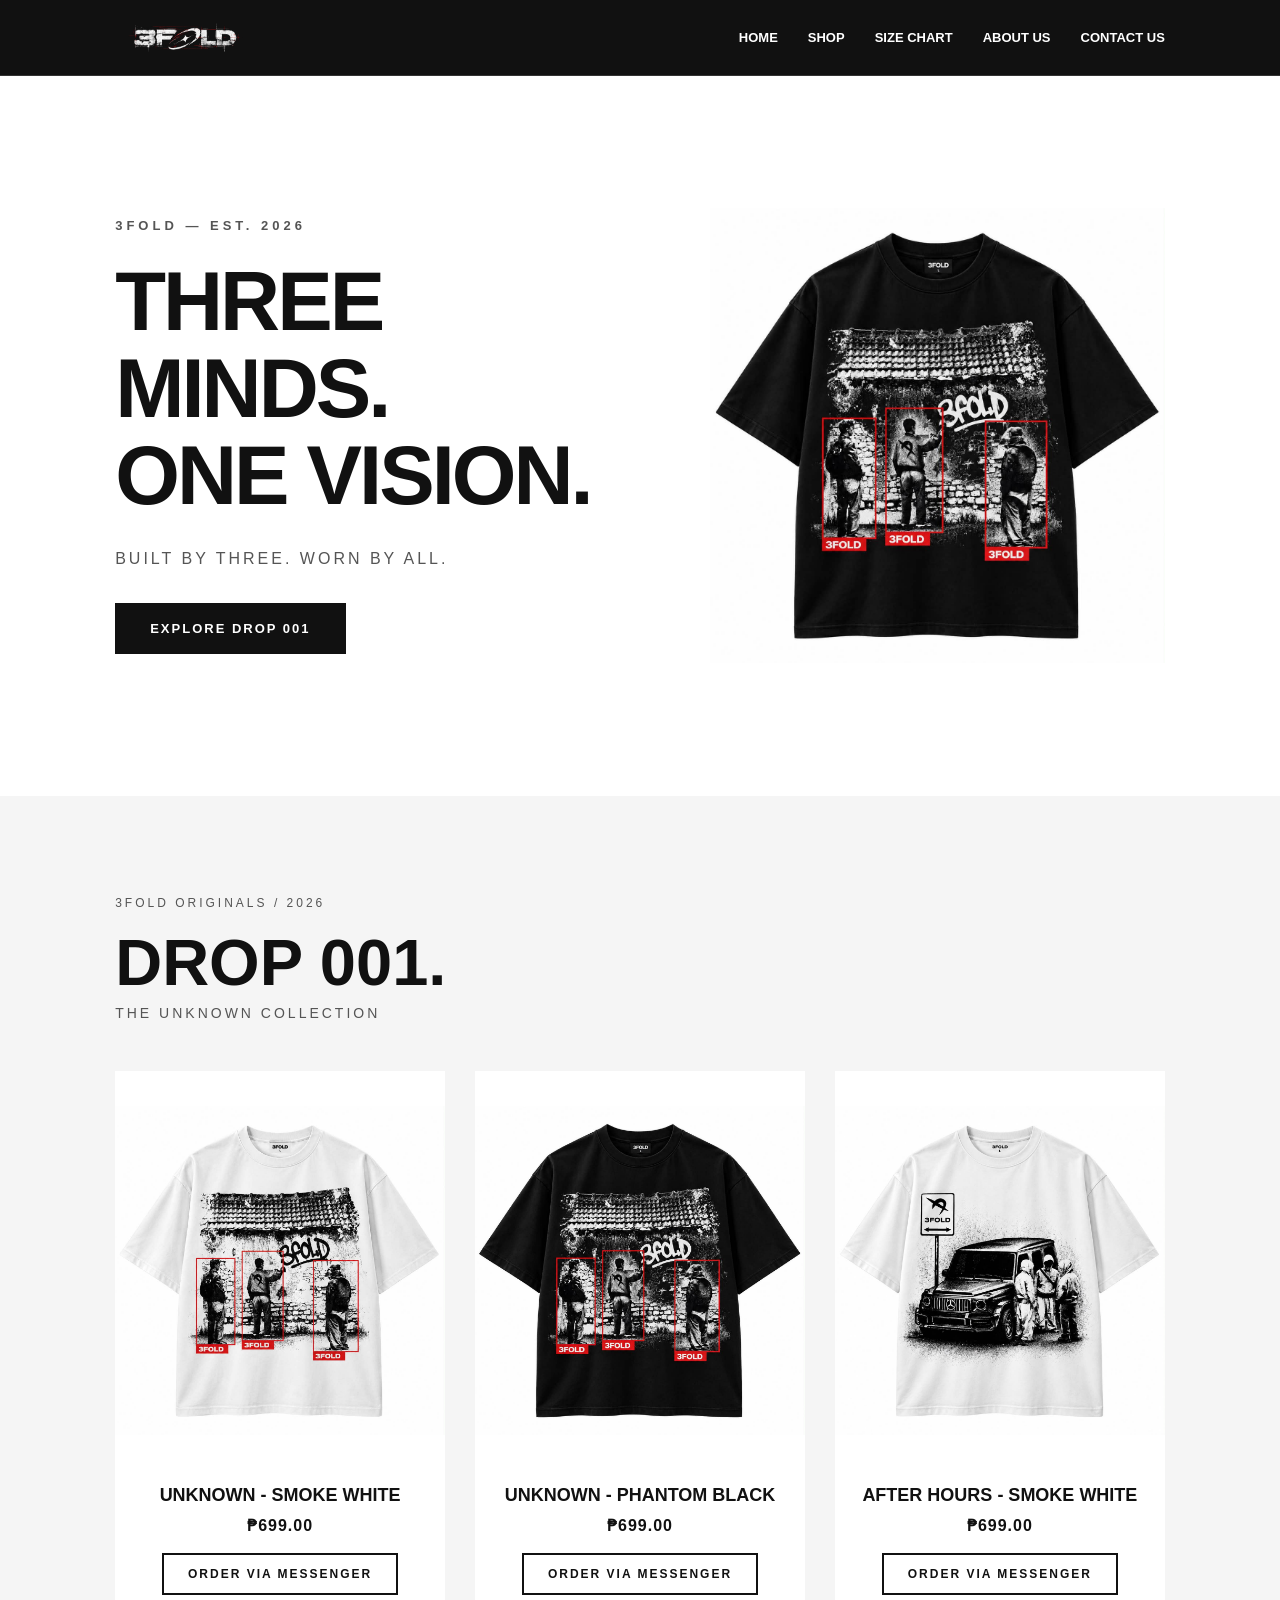
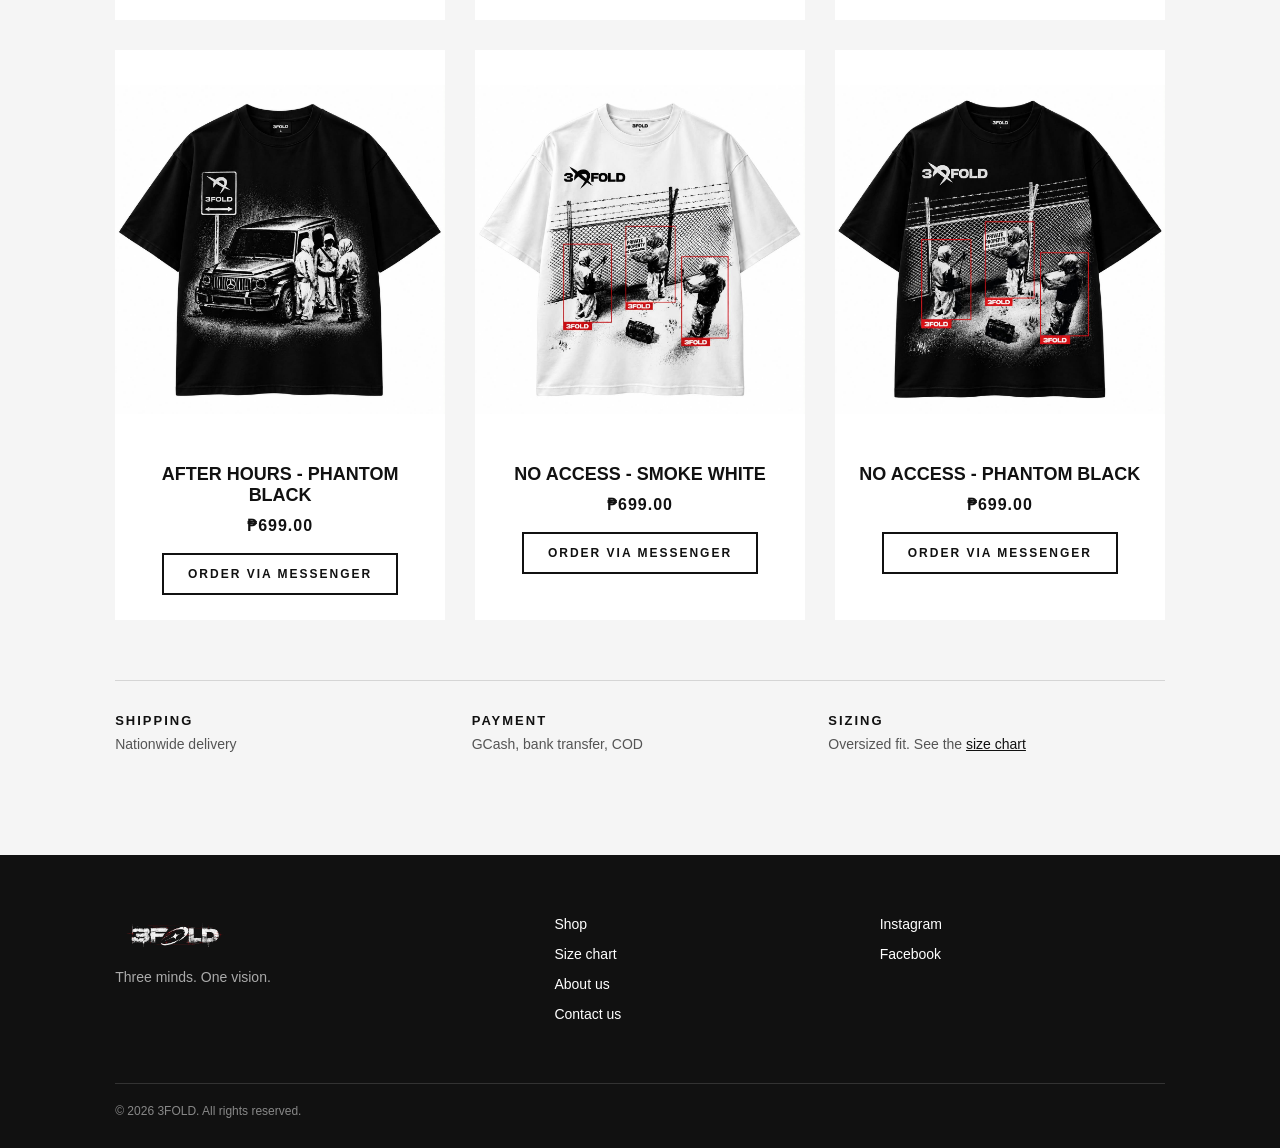
==== index.html @ 980d7335 "Add files via upload" ====
<!DOCTYPE html>
<html lang="en">
<head>
    <meta charset="UTF-8">
    <meta name="viewport" content="width=device-width, initial-scale=1.0">
    <title>3FOLD | Three minds. One vision.</title>
    <meta name="description" content="3FOLD Drop 001: The Unknown Collection. Oversized graphic tees built by three, worn by all.">
    <link rel="stylesheet" href="stylesheet.css">
    <link rel="icon" type="image/png" href="favicon.png">
</head>
<body>

    <nav class="navbar">
        <a href="index.html#home" class="logo">
            <img src="3FOLD logo.png" alt="3FOLD logo">
        </a>

        <ul class="nav-links">
            <li><a href="index.html">HOME</a></li>
            <li><a href="index.html#shop">SHOP</a></li>
            <li><a href="size-chart.html">SIZE CHART</a></li>
            <li><a href="about.html">ABOUT US</a></li>
            <li><a href="contact.html">CONTACT US</a></li>
        </ul>
    </nav>

    <main>

        <!-- HERO -->
        <section id="home" class="hero">
            <div class="hero-content">
                <p class="hero-label">3FOLD — EST. 2026</p>

                <h1>
                    THREE MINDS.<br>
                    ONE VISION<span>.</span>
                </h1>

                <p class="hero-description">BUILT BY THREE. WORN BY ALL.</p>

                <a href="#shop" class="hero-button">EXPLORE DROP 001</a>
            </div>

            <!-- Swap this for your best photo (model shot, lookbook, etc.) -->
            <div class="hero-image">
                <img src="unknown-black.jpg" alt="3FOLD Unknown tee in Phantom Black">
            </div>
        </section>

        <!-- SHOP -->
        <section id="shop" class="shop-section">

            <p class="shop-label">3FOLD ORIGINALS / 2026</p>
            <h2>DROP 001.</h2>
            <p class="shop-subtitle">THE UNKNOWN COLLECTION</p>

            <div class="product-grid">

                <div class="product-card">
                    <img src="unknown-white.jpg" alt="3FOLD Unknown White T-shirt" loading="lazy">
                    <h3>UNKNOWN - SMOKE WHITE</h3>
                    <p class="price">₱699.00</p>
                    <a class="order-button" href="https://www.facebook.com/p/3Fold-61595950779225/" target="_blank" rel="noopener">ORDER VIA MESSENGER</a>
                </div>

                <div class="product-card">
                    <img src="unknown-black.jpg" alt="3FOLD Unknown Black T-shirt" loading="lazy">
                    <h3>UNKNOWN - PHANTOM BLACK</h3>
                    <p class="price">₱699.00</p>
                    <a class="order-button" href="https://www.facebook.com/p/3Fold-61595950779225/" target="_blank" rel="noopener">ORDER VIA MESSENGER</a>
                </div>

                <div class="product-card">
                    <img src="afterhours-white.jpg" alt="3FOLD After Hours White T-shirt" loading="lazy">
                    <h3>AFTER HOURS - SMOKE WHITE</h3>
                    <p class="price">₱699.00</p>
                    <a class="order-button" href="https://www.facebook.com/p/3Fold-61595950779225/" target="_blank" rel="noopener">ORDER VIA MESSENGER</a>
                </div>

                <div class="product-card">
                    <img src="afterhours-black.jpg" alt="3FOLD After Hours Black T-shirt" loading="lazy">
                    <h3>AFTER HOURS - PHANTOM BLACK</h3>
                    <p class="price">₱699.00</p>
                    <a class="order-button" href="https://www.facebook.com/p/3Fold-61595950779225/" target="_blank" rel="noopener">ORDER VIA MESSENGER</a>
                </div>

                <div class="product-card">
                    <img src="noaccess-white.jpg" alt="3FOLD No Access White T-shirt" loading="lazy">
                    <h3>NO ACCESS - SMOKE WHITE</h3>
                    <p class="price">₱699.00</p>
                    <a class="order-button" href="https://www.facebook.com/p/3Fold-61595950779225/" target="_blank" rel="noopener">ORDER VIA MESSENGER</a>
                </div>

                <div class="product-card">
                    <img src="noaccess-black.jpg" alt="3FOLD No Access Black T-shirt" loading="lazy">
                    <h3>NO ACCESS - PHANTOM BLACK</h3>
                    <p class="price">₱699.00</p>
                    <a class="order-button" href="https://www.facebook.com/p/3Fold-61595950779225/" target="_blank" rel="noopener">ORDER VIA MESSENGER</a>
                </div>

            </div>

            <!-- Edit these to match what your group actually offers -->
            <ul class="info-strip">
                <li><strong>Shipping</strong> Nationwide delivery</li>
                <li><strong>Payment</strong> GCash, bank transfer, COD</li>
                <li><strong>Sizing</strong> Oversized fit. See the <a href="size-chart.html">size chart</a></li>
            </ul>

        </section>

    </main>

    <footer class="footer">
        <div class="footer-brand">
            <img src="3FOLD logo.png" alt="3FOLD logo">
            <p>Three minds. One vision.</p>
        </div>

        <ul class="footer-links">
            <li><a href="index.html#shop">Shop</a></li>
            <li><a href="size-chart.html">Size chart</a></li>
            <li><a href="about.html">About us</a></li>
            <li><a href="contact.html">Contact us</a></li>
        </ul>

        <!-- Replace # with your real page links -->
        <ul class="footer-links">
            <li><a href="https://www.instagram.com/3fold2026" target="_blank" rel="noopener">Instagram</a></li>
            <li><a href="https://www.facebook.com/p/3Fold-61595950779225/" target="_blank" rel="noopener">Facebook</a></li>
        </ul>

        <p class="footer-copy">© 2026 3FOLD. All rights reserved.</p>
    </footer>

</body>
</html>
---- stylesheet.css ----
/* ---------- BASE ---------- */

:root {
    --ink: #111111;
    --paper: #ffffff;
    --mist: #f5f5f5;
    --muted: #555555;
    --red: #c91d2a;
}

* {
    box-sizing: border-box;
}

html {
    scroll-behavior: smooth;
    scroll-padding-top: 90px; /* keeps section titles clear of the sticky nav */
}

body {
    margin: 0;
    background-color: var(--paper);
    color: var(--ink);
    font-family: Arial, sans-serif;
}

a:focus-visible {
    outline: 3px solid var(--red);
    outline-offset: 3px;
}

/* ---------- NAVBAR ---------- */

.navbar {
    position: sticky;
    top: 0;
    z-index: 100;
    display: flex;
    justify-content: space-between;
    align-items: center;
    padding: 14px 9%;
    background-color: var(--ink);
    border-bottom: 1px solid #333333;
}

.logo img {
    width: 140px;
    height: auto;
    display: block;
}

.nav-links {
    display: flex;
    gap: 30px;
    list-style: none;
    margin: 0;
    padding: 0;
}

.nav-links a {
    color: white;
    text-decoration: none;
    font-size: 13px;
    font-weight: bold;
    padding: 6px 0;
    border-bottom: 2px solid transparent;
    transition: color 0.2s, border-color 0.2s;
}

.nav-links a:hover {
    color: var(--red);
    border-bottom-color: var(--red);
}

/* ---------- HERO ---------- */

.hero {
    min-height: 80vh;
    display: grid;
    grid-template-columns: 1.1fr 0.9fr;
    align-items: center;
    gap: 40px;
    padding: 60px 9%;
    background-color: var(--paper);
}

.hero-label {
    color: var(--muted);
    font-size: 13px;
    font-weight: bold;
    letter-spacing: 4px;
    margin: 0 0 25px;
}

.hero h1 {
    color: var(--ink);
    font-size: clamp(44px, 6.5vw, 100px);
    font-weight: 900;
    line-height: 1.05;
    letter-spacing: -3px;
    margin: 0;
}

.hero-description {
    color: var(--muted);
    font-size: 16px;
    letter-spacing: 3px;
    margin-top: 30px;
    margin-bottom: 35px;
}

.hero-button {
    display: inline-block;
    padding: 18px 35px;
    background-color: var(--ink);
    color: #ffffff;
    font-size: 13px;
    font-weight: bold;
    letter-spacing: 2px;
    text-decoration: none;
    transition: background-color 0.3s;
}

.hero-button:hover {
    background-color: var(--red);
}

.hero-image img {
    width: 100%;
    max-height: 70vh;
    object-fit: contain;
    display: block;
}

/* ---------- SHOP ---------- */

.shop-section {
    padding: 100px 9%;
    background-color: var(--mist);
}

.shop-label {
    font-size: 12px;
    letter-spacing: 3px;
    color: var(--muted);
    margin: 0;
}

.shop-section h2 {
    font-size: clamp(44px, 6vw, 65px);
    font-weight: 900;
    margin: 15px 0 5px;
    color: var(--ink);
}

.shop-subtitle {
    font-size: 14px;
    letter-spacing: 3px;
    color: var(--muted);
    margin: 0 0 50px;
}

.product-grid {
    display: grid;
    grid-template-columns: repeat(auto-fit, minmax(260px, 1fr));
    gap: 30px;
}

.product-card {
    background-color: var(--paper);
    padding-bottom: 25px;
    text-align: center;
    transition: transform 0.25s, box-shadow 0.25s;
}

.product-card:hover {
    transform: translateY(-4px);
    box-shadow: 0 10px 30px rgba(0, 0, 0, 0.1);
}

.product-card img {
    width: 100%;
    height: 400px;
    object-fit: contain;
}

.product-card h3 {
    font-size: 18px;
    color: var(--ink);
    margin: 10px 15px 0;
}

.product-card .price {
    font-size: 16px;
    font-weight: bold;
    letter-spacing: 1px;
    color: var(--ink);
    margin: 10px 0 18px;
}

.order-button {
    display: inline-block;
    padding: 12px 24px;
    border: 2px solid var(--ink);
    color: var(--ink);
    font-size: 12px;
    font-weight: bold;
    letter-spacing: 2px;
    text-decoration: none;
    transition: background-color 0.25s, color 0.25s, border-color 0.25s;
}

.order-button:hover {
    background-color: var(--red);
    border-color: var(--red);
    color: #ffffff;
}

/* shipping / payment strip */

.info-strip {
    display: grid;
    grid-template-columns: repeat(auto-fit, minmax(220px, 1fr));
    gap: 20px;
    list-style: none;
    margin: 60px 0 0;
    padding: 30px 0 0;
    border-top: 1px solid #d5d5d5;
}

.info-strip li {
    font-size: 14px;
    color: var(--muted);
    line-height: 1.5;
}

.info-strip strong {
    display: block;
    color: var(--ink);
    font-size: 13px;
    letter-spacing: 2px;
    text-transform: uppercase;
    margin-bottom: 4px;
}

.info-strip a {
    color: var(--ink);
}

.info-strip a:hover {
    color: var(--red);
}

/* ---------- FOOTER ---------- */

.footer {
    display: grid;
    grid-template-columns: 1.4fr 1fr 1fr;
    gap: 40px;
    padding: 60px 9% 30px;
    background-color: var(--ink);
    color: #ffffff;
}

.footer-brand img {
    width: 120px;
    height: auto;
    display: block;
}

.footer-brand p {
    color: #aaaaaa;
    font-size: 14px;
    margin: 14px 0 0;
}

.footer-links {
    list-style: none;
    margin: 0;
    padding: 0;
    display: flex;
    flex-direction: column;
    gap: 12px;
}

.footer-links a {
    color: #ffffff;
    text-decoration: none;
    font-size: 14px;
    transition: color 0.2s;
}

.footer-links a:hover {
    color: var(--red);
}

.footer-copy {
    grid-column: 1 / -1;
    margin: 20px 0 0;
    padding-top: 20px;
    border-top: 1px solid #333333;
    font-size: 12px;
    color: #888888;
}

/* ---------- MOBILE ---------- */

@media (max-width: 800px) {
    .navbar {
        flex-direction: column;
        gap: 12px;
        padding: 12px 6%;
    }

    .nav-links {
        gap: 18px;
        flex-wrap: wrap;
        justify-content: center;
    }

    html {
        scroll-padding-top: 120px;
    }

    .hero {
        grid-template-columns: 1fr;
        min-height: auto;
        padding: 50px 6%;
    }

    .hero h1 {
        letter-spacing: -2px;
    }

    .shop-section {
        padding: 70px 6%;
    }

    .product-grid {
        grid-template-columns: repeat(2, 1fr);
        gap: 14px;
    }

    .product-card img {
        height: 240px;
    }

    .product-card h3 {
        font-size: 14px;
    }

    .order-button {
        padding: 10px 14px;
        font-size: 11px;
        letter-spacing: 1px;
    }

    .footer {
        grid-template-columns: 1fr;
        padding: 50px 6% 24px;
    }
}

@media (max-width: 420px) {
    .product-grid {
        grid-template-columns: 1fr;
    }

    .product-card img {
        height: 340px;
    }
}

/* respect people who turn off motion */
@media (prefers-reduced-motion: reduce) {
    * {
        transition: none !important;
        scroll-behavior: auto !important;
    }
}
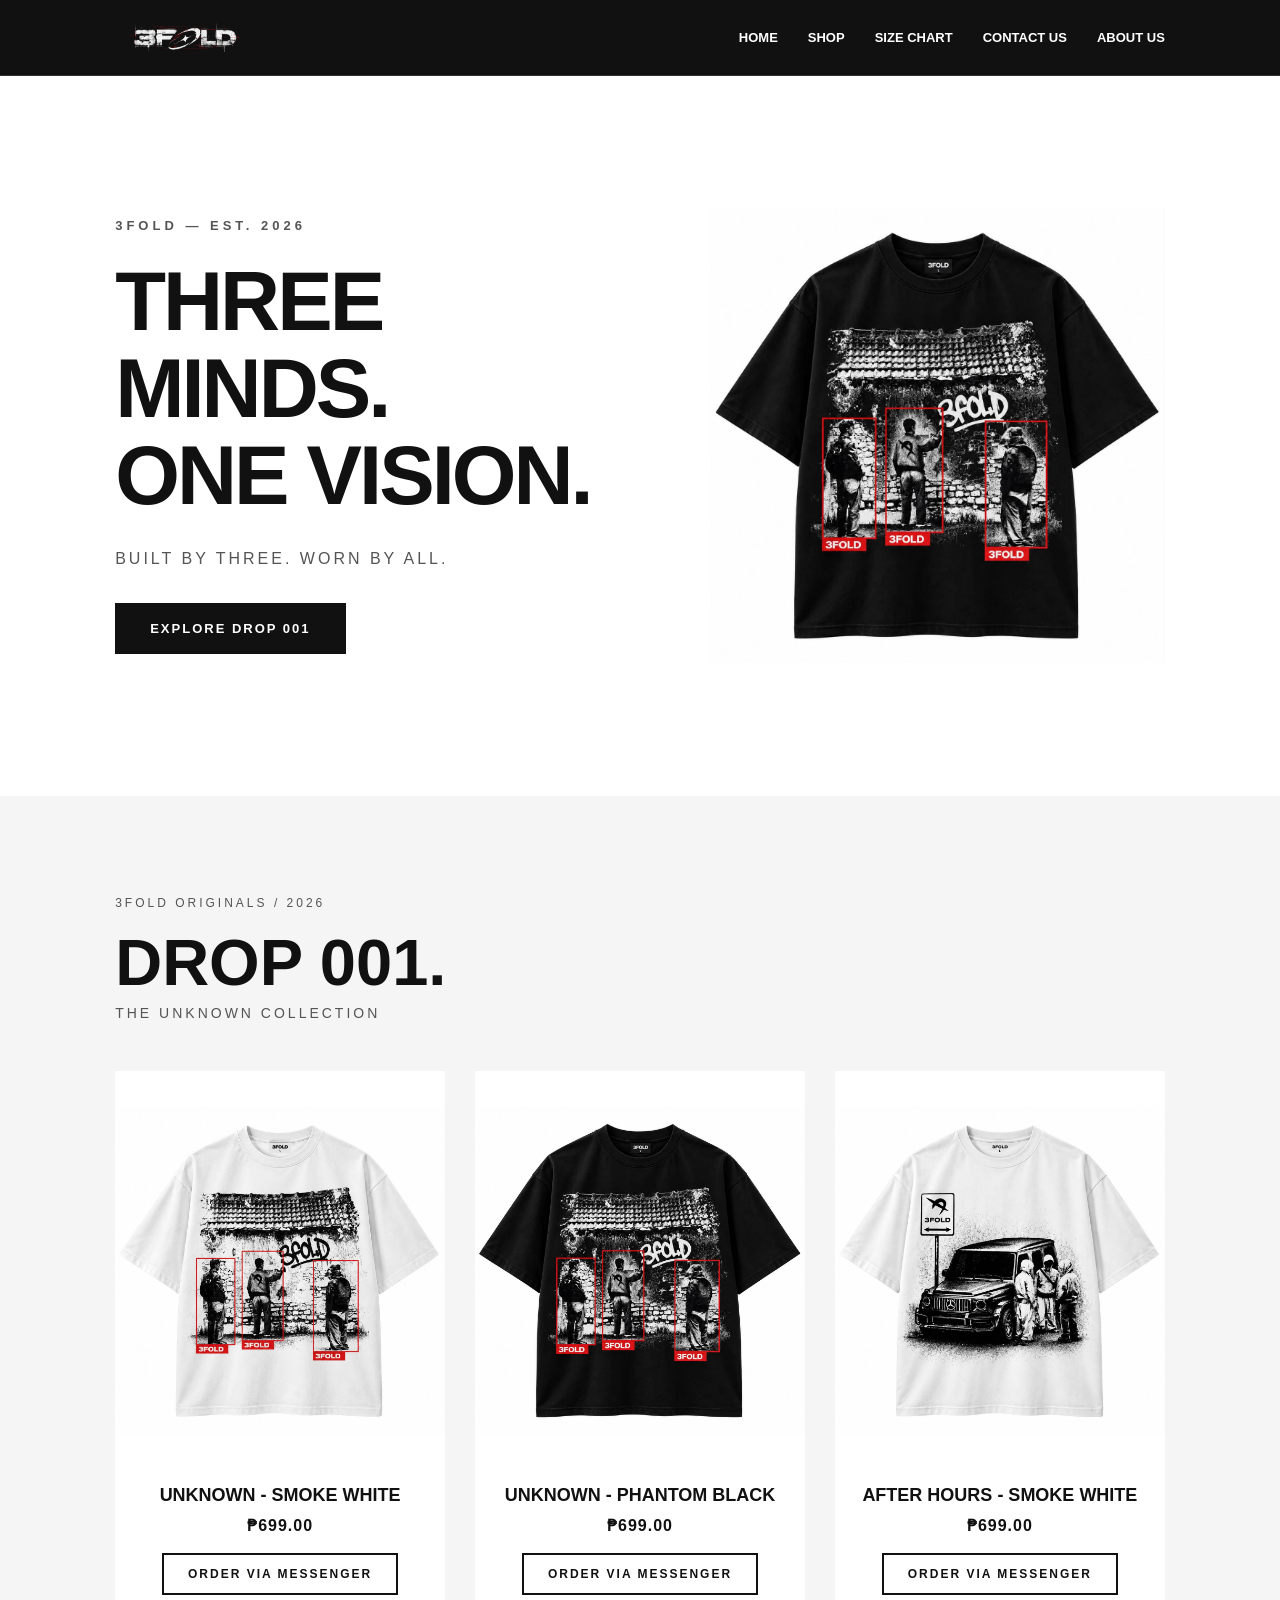
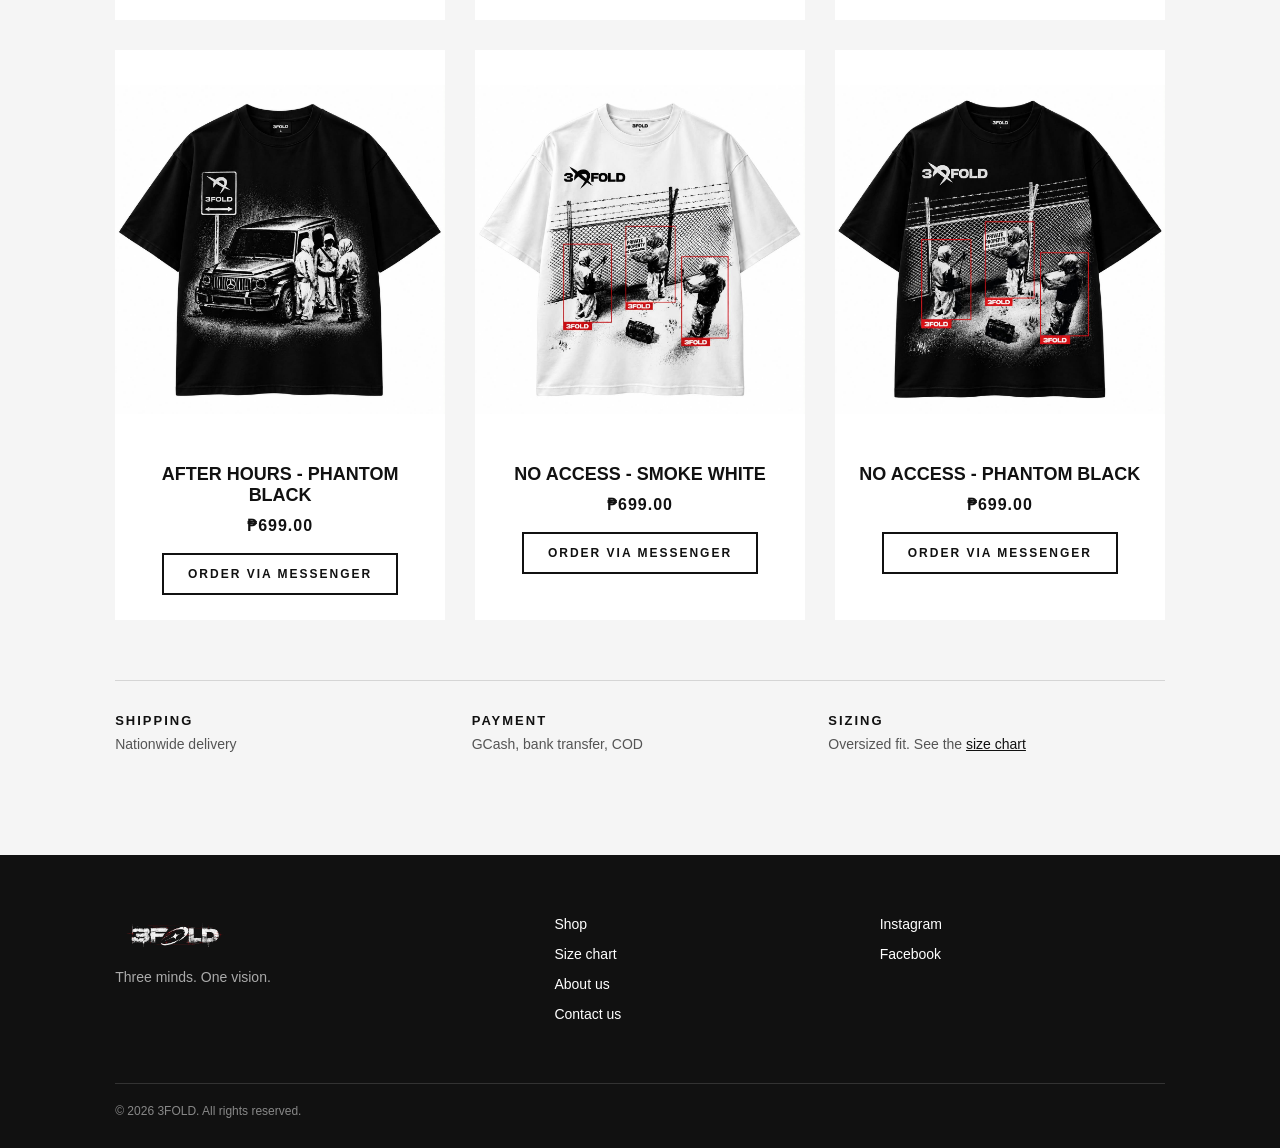
==== commit e6abf791: "Update index" ====
--- a/index.html
+++ b/index.html
@@ -19,8 +19,8 @@
             <li><a href="index.html">HOME</a></li>
             <li><a href="index.html#shop">SHOP</a></li>
             <li><a href="size-chart.html">SIZE CHART</a></li>
-            <li><a href="about.html">ABOUT US</a></li>
             <li><a href="contact.html">CONTACT US</a></li>
+             <li><a href="about.html">ABOUT US</a></li>
         </ul>
     </nav>
 
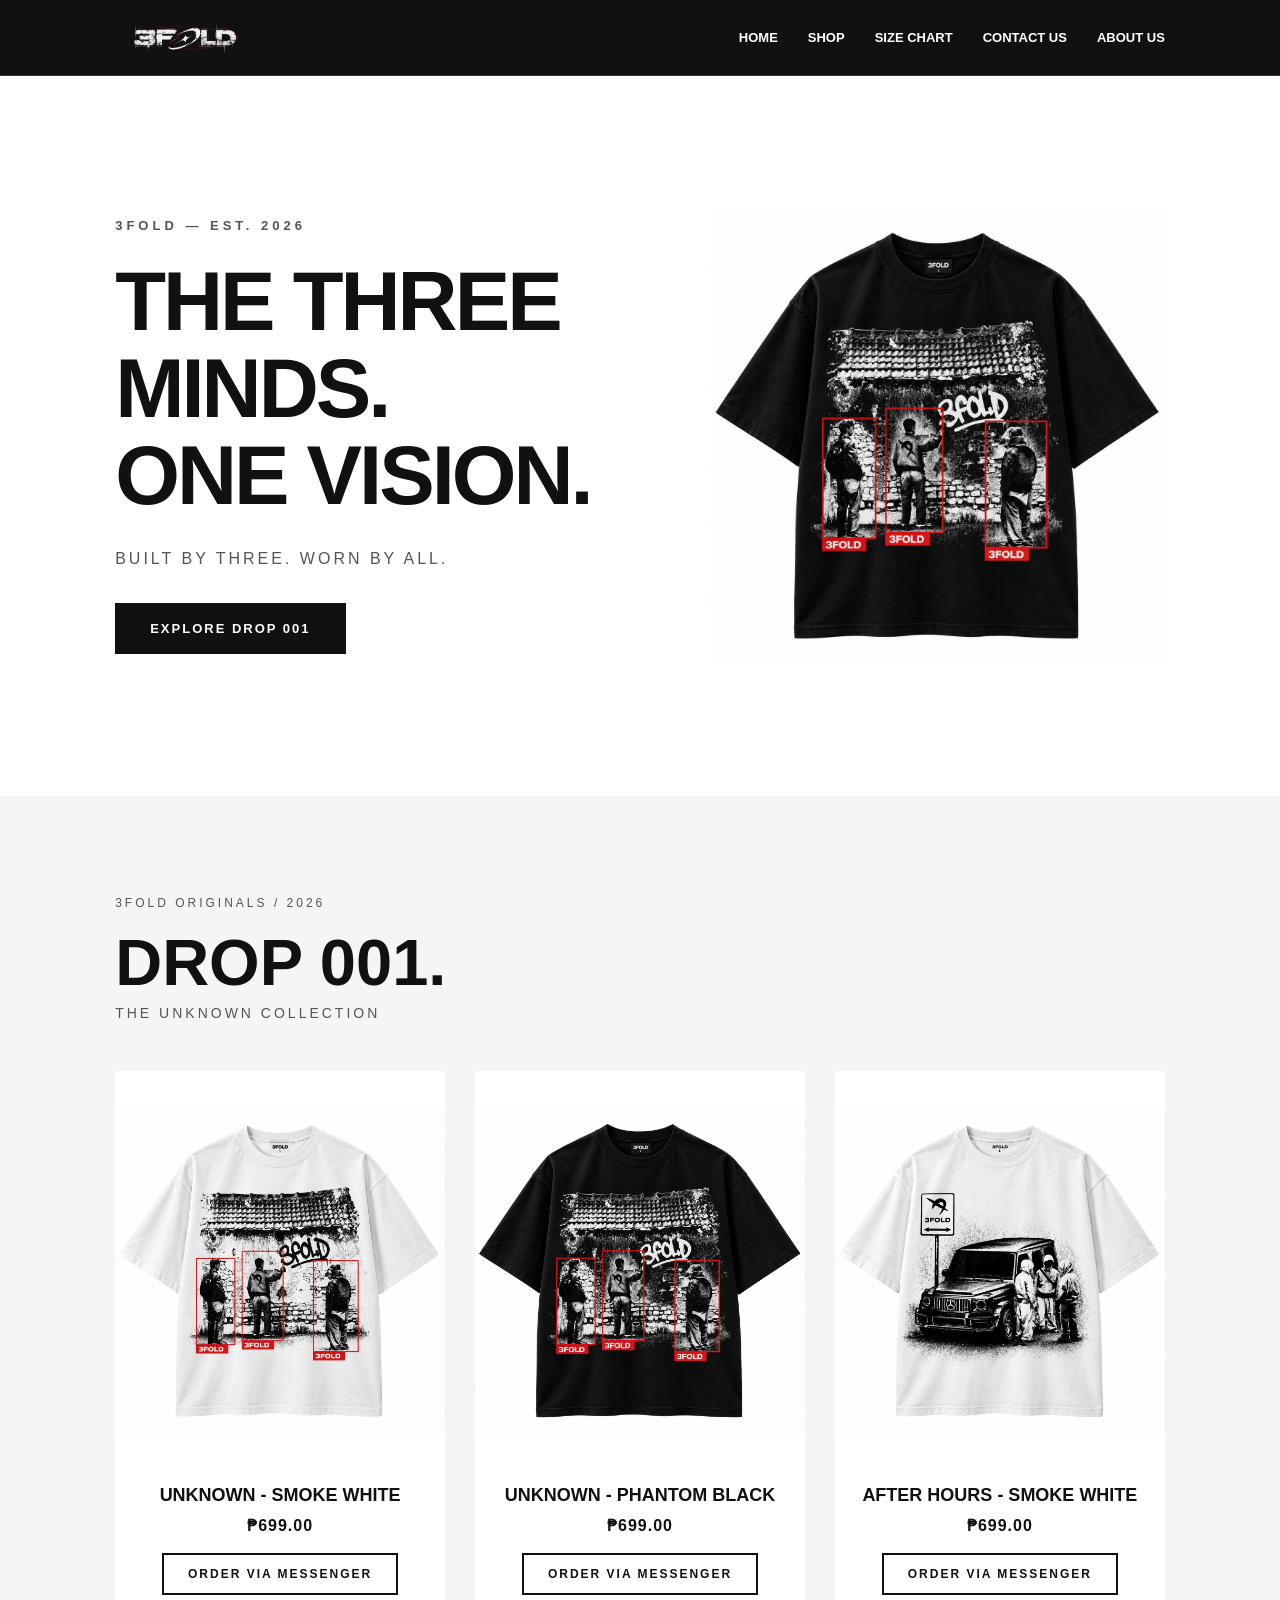
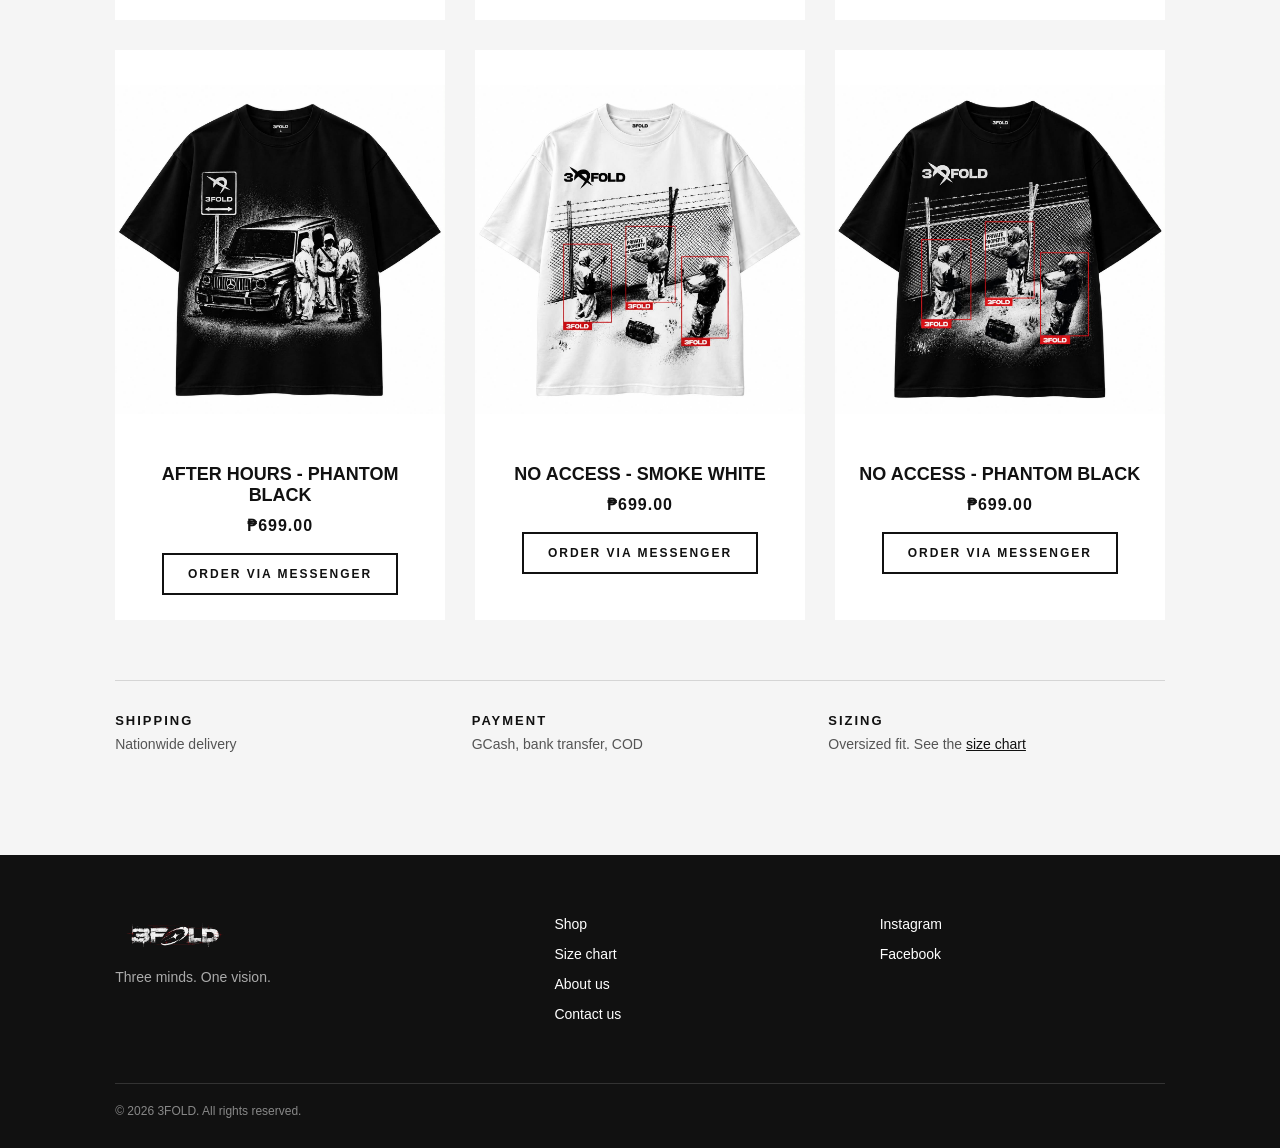
==== commit 2b1f912b: "Added THE" ====
--- a/index.html
+++ b/index.html
@@ -32,7 +32,7 @@
                 <p class="hero-label">3FOLD — EST. 2026</p>
 
                 <h1>
-                    THREE MINDS.<br>
+                    THE THREE MINDS.<br>
                     ONE VISION<span>.</span>
                 </h1>
 
